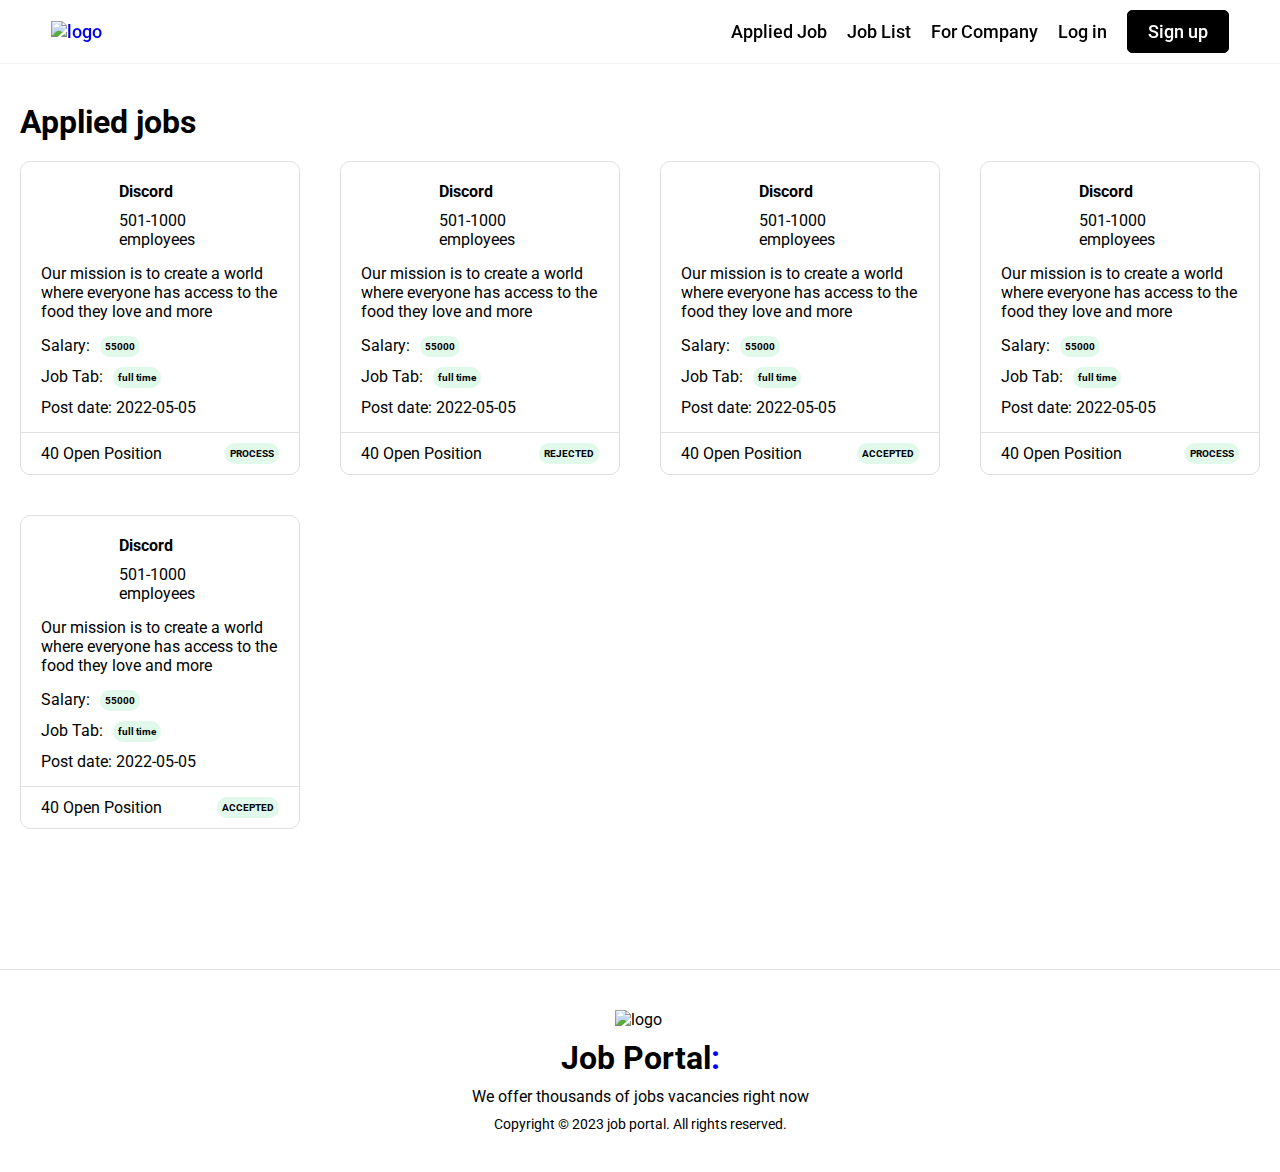
==== applied.html @ 8642d68c "new update" ====
<!DOCTYPE html>
<html lang="en">
  <head>
    <meta charset="UTF-8" />
    <meta name="viewport" content="width=device-width, initial-scale=1.0" />
    <title>Job Portal</title>
    <link rel="stylesheet" href="./style/index.css" />
    <link rel="stylesheet" href="./style/home/job-list.css" />
    <script
      src="https://kit.fontawesome.com/0eca523b09.js"
      crossorigin="anonymous"
    ></script>
  </head>
  <body>
    <nav class="nav-bar">
      <div>
        <a href="./Index.html">
          <img
            class="logo"
            src="https://encrypted-tbn0.gstatic.com/images?q=tbn:ANd9GcRRUsQiplH_OWtHnMb1Nrk31z58OJN009JG-w&usqp=CAU"
            alt="logo"
        /></a>
        <ul>
          <li>
            <a style="color: black" href="./applied.html">Applied Job</a>
          </li>
          <li>
            <a style="color: black" href="./job-list.html">Job List</a>
          </li>
          <li>
            <a style="color: black" href="./for-company.html">For Company</a>
          </li>
          <li>
            <a style="color: black" href="./login.html">Log in</a>
          </li>
          <li>
            <button class="btn">
              <a style="color: white" href="./sign-up.html">Sign up</a>
            </button>
          </li>
        </ul>
      </div>
    </nav>
    <section style="padding: 40px 20px">
      <div
        style="
          display: flex;
          justify-content: space-between;
          align-items: center;
        "
      >
        <h1>Applied jobs</h1>
      </div>
      <div id="job-list" class="job-list"></div>
    </section>
    <footer>
      <img
        class="logo"
        src="https://encrypted-tbn0.gstatic.com/images?q=tbn:ANd9GcRRUsQiplH_OWtHnMb1Nrk31z58OJN009JG-w&usqp=CAU"
        alt="logo"
      />
      <h1>Job Portal<span style="color: blue">:</span></h1>
      <p>We offer thousands of jobs vacancies right now</p>
      <p style="font-size: 14px">
        Copyright © 2023 job portal. All rights reserved.
      </p>
    </footer>
    <script>
      const jobList = document.getElementById("job-list");
      console.log(jobList);
      [1, 2, 3, 4, 5].map((date, index) => {
        console.log("hello");
        jobList.innerHTML += ` <div class="job-card">
          <div
            style="
              display: flex;
              gap: 10px;
              align-items: center;
              padding: 0 20px;
            "
          >
            <img
              src="https://photos.wellfound.com/startups/i/90183-bed46f22aafe8af7dc65cdd73fff2f76-medium_jpg.jpg?buster=1620918177"
              alt=""
              style="width: 50px; border-radius: 5px"
            />
            <div
              style="
                display: flex;
                flex-direction: column;
                gap: 10px;
                padding: 0 20px;
              "
            >
              <h4>Discord</h4>
              <p>501-1000 employees</p>
            </div>
          </div>
          <p style="padding: 0 20px">
            Our mission is to create a world where everyone has access to the
            food they love and more
          </p>
          <div
            style="
              display: flex;
              flex-direction: column;
              gap: 10px;
              padding: 0 20px;
            "
          >
            <div style="display: flex; gap: 10px;">Salary: <span class="tag">55000</span></div>
            <div style="display: flex; gap: 10px;">Job Tab: <span class="tag">full time</span></div>
            <div>Post date: 2022-05-05</div>
          </div>
          <div class="job-card-review">
            <span>40 Open Position</span>
            <div class="tag">${
              index % 3 === 0
                ? "PROCESS"
                : index % 2 === 0
                ? "ACCEPTED"
                : "REJECTED"
            }</div>
          </div>
        </div>`;
        return;
      });
    </script>
  </body>
</html>
---- style/index.css ----
@import url('https://fonts.googleapis.com/css2?family=Roboto:wght@300&display=swap');

*{
     margin: 0;
     padding: 0;
     box-sizing: border-box;
     font-family: 'Roboto', sans-serif;
}

nav{
     background-color: white;
     display: flex;
     gap: 20px;
     justify-content: space-between;
     z-index: 999;
     padding: 10px 20px;
     align-items: center;
     position: sticky;
     top: 0;
     box-shadow: rgba(0, 0, 0, 0.05) 0px 0px 0px 1px;
}

nav div{
     display: flex;
     gap: 20px;
     align-items: center;
     justify-content: space-between;
     width: 95%;
     margin: auto;
}

nav ul{
     list-style: none;
     display: flex;
     align-items: center;
     gap: 20px;
}

.nav-bar img{
     width: 40px;
}

nav a{
     text-decoration: none;
     font-size: 18px;
     font-weight: 500;
}

.tag{
     padding: 5px;
     display: flex;
     align-items: center;
     justify-content: center;
     row-gap: 10px;
     background: #E0F9EA;
     font-size: 10px;
     border-radius: 10px;
     width: fit-content;
     font-weight: 700;
}


.outline-btn{
     border: 1px solid black;
     border-radius: 5px;
     padding: 10px 20px;
     background-color: transparent !important;
     color: black;
     font-weight: 600;
     font-size: medium;
     cursor: pointer;
     transition: all;
     transition-duration: 300ms;
}

.outline-btn:hover{
     background-color: black !important;
     color: white;
}

.btn{
     border: 1px solid black;
     border-radius: 5px;
     padding: 10px 20px;
     background-color: black !important;
     color: white;
     font-weight: 600;
     font-size: medium;
     cursor: pointer;
     width: fit-content;
     text-decoration: none;
}

footer{
     padding: 40px 10px;
     border-top: 1px solid #e0e0e0;
     display: flex;
     flex-direction: column;
     justify-content: center;
     align-items: center;
     gap: 10px;
     margin-top: 80px;
}
footer img{
     width: 50px;
}
---- style/home/job-list.css ----
.job-list{
     display: grid;
     grid-template-columns: repeat(4,1fr);
     gap: 40px;
     padding: 20px 0;
}

.custom-select{
     position: relative;
     padding: 10px;
     border: 1px solid gray;
     border-radius: 5px;
     width: fit-content;
     font-size: medium;
}

.job-card{
     padding-top: 20px;
     border: 1px solid #e0e0e0;
     border-radius: 10px;
     display: flex;
     flex-direction: column;
     gap: 15px;
}

.job-card-review{
     border-top: 1px solid #e0e0e0;
     padding: 10px 20px;
     display: flex;
     justify-content: space-between;
     align-items: center;
}
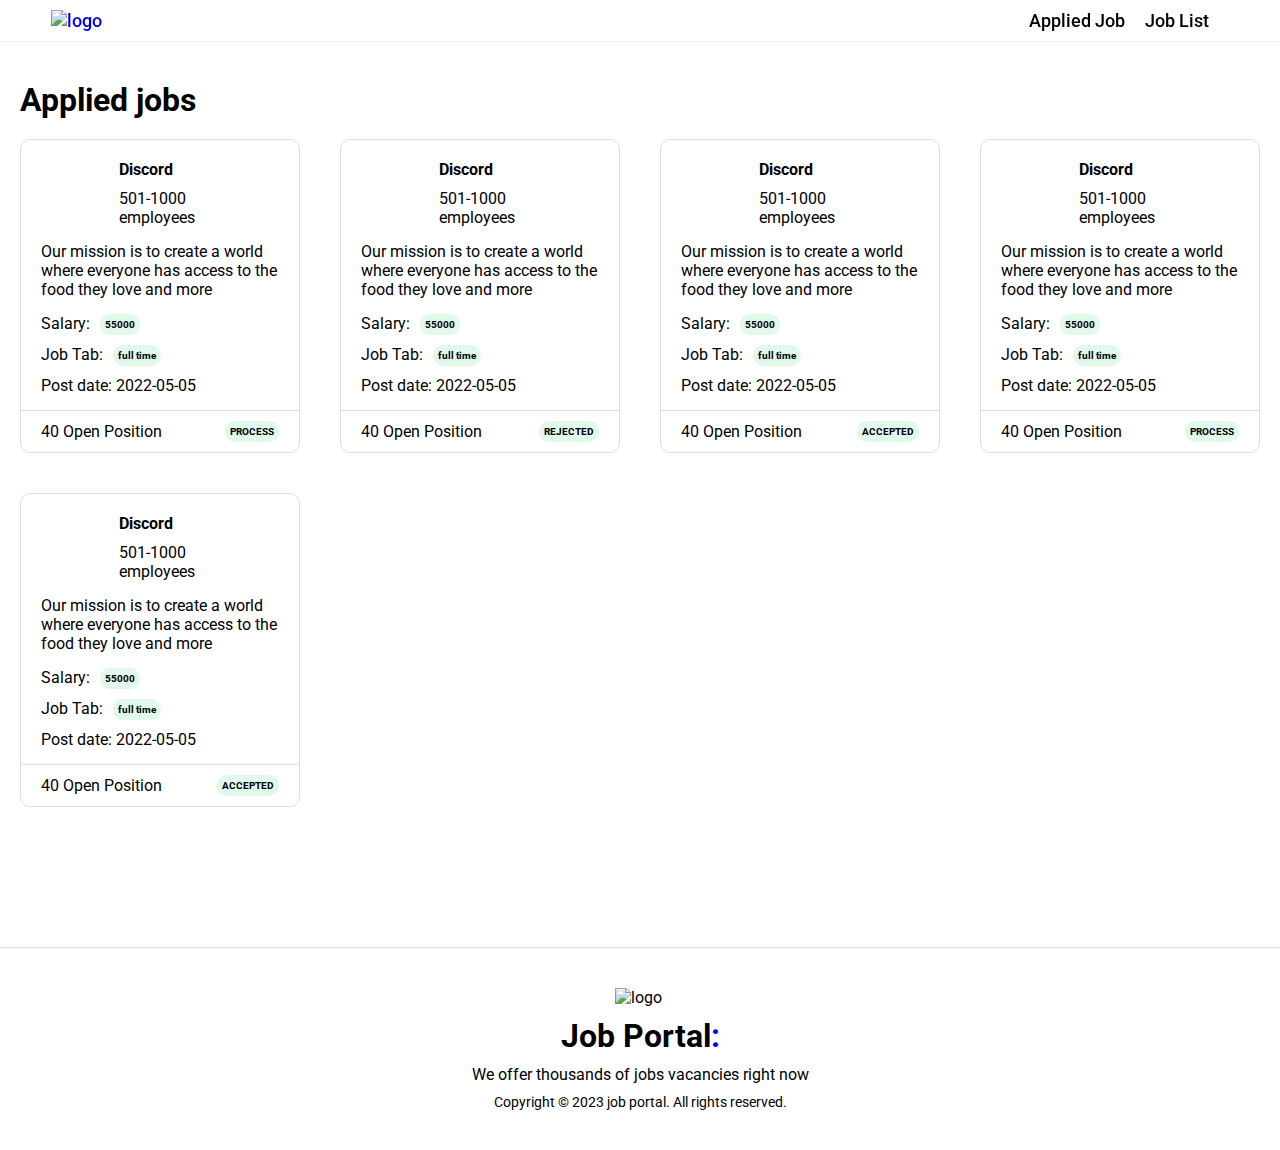
==== commit ff87f9ce: "feat: log check" ====
--- a/applied.html
+++ b/applied.html
@@ -27,20 +27,25 @@
           <li>
             <a style="color: black" href="./job-list.html">Job List</a>
           </li>
-          <li>
-            <a style="color: black" href="./for-company.html">For Company</a>
-          </li>
-          <li>
-            <a style="color: black" href="./login.html">Log in</a>
-          </li>
-          <li>
-            <button class="btn">
-              <a style="color: white" href="./sign-up.html">Sign up</a>
-            </button>
-          </li>
+          <ul class="log"></ul>
         </ul>
+        <button id="menu">&#9776;</button>
       </div>
     </nav>
+    <aside class="m-nav">
+      <ul>
+        <li>
+          <a style="color: black" href="./applied.html">Applied Job</a>
+        </li>
+        <li>
+          <a style="color: black" href="./job-list.html">Job List</a>
+        </li>
+        <li>
+          <a style="color: black" href="./for-company.html">For Company</a>
+        </li>
+        <ul class="log"></ul>
+      </ul>
+    </aside>
     <section style="padding: 40px 20px">
       <div
         style="
@@ -126,5 +131,6 @@
         return;
       });
     </script>
+    <script src="../script/nav.js"></script>
   </body>
 </html>
--- a/style/index.css
+++ b/style/index.css
@@ -36,6 +36,11 @@
      gap: 20px;
 }
 
+nav button{
+     background-color: transparent;
+     border: none;
+}
+
 .nav-bar img{
      width: 40px;
 }
@@ -44,6 +49,38 @@
      text-decoration: none;
      font-size: 18px;
      font-weight: 500;
+     text-align: center;
+}
+
+#menu{
+     display: none;
+}
+
+.m-nav{
+     position: fixed;
+     top: 0;
+     left: 0;
+     width: 0px;
+     height: 100vh;
+     overflow: auto;
+     background-color: #fff;
+     transition-duration: 300ms;
+     z-index: 999;
+}
+
+.m-nav a{
+     text-decoration: none;
+}
+
+.m-nav ul {
+     display: flex;
+     list-style: none;
+     flex-direction: column;
+     height: 100%;
+     gap: 20px;
+     justify-content: center;
+     align-items: center;
+     white-space: nowrap;
 }
 
 .tag{
@@ -103,4 +140,15 @@
 }
 footer img{
      width: 50px;
+}
+
+@media only screen and (max-width: 764px)  {
+
+     #menu{
+          display: block;
+     }
+     
+     nav ul{
+          display: none;
+     }
 }--- a/style/home/job-list.css
+++ b/style/home/job-list.css
@@ -30,3 +30,54 @@
      justify-content: space-between;
      align-items: center;
 }
+
+.job-detail{
+     height: 100vh;
+     width: 0px;
+     position: fixed;
+     right: 0;
+     top: 0;
+     background: #fff;
+     transition-duration: 300ms;
+     overflow: hidden;
+     border-left: 1px solid #e0e0e0;
+}
+
+.show-detail{
+     position: absolute;
+     left: -20px;
+     width: 20px;
+     display: flex;
+     justify-content: center;
+     align-items: center;
+     height: 50px;
+     border-radius: 10px 0 0 10px;
+     background: #fff;
+     border: none;
+     top: 120px;
+     cursor: pointer;
+     border: 1px solid #e0e0e0;
+     border-right: none;
+}
+
+
+@media only screen and (max-width: 1024px)  {
+     
+     .job-list{
+          grid-template-columns: repeat(3,1fr);
+     }
+}
+
+@media only screen and (max-width: 764px)  {
+     
+     .job-list{
+          grid-template-columns: repeat(2,1fr);
+     }
+}
+
+@media only screen and (max-width: 620px)  {
+     
+     .job-list{
+          grid-template-columns: repeat(1,1fr);
+     }
+}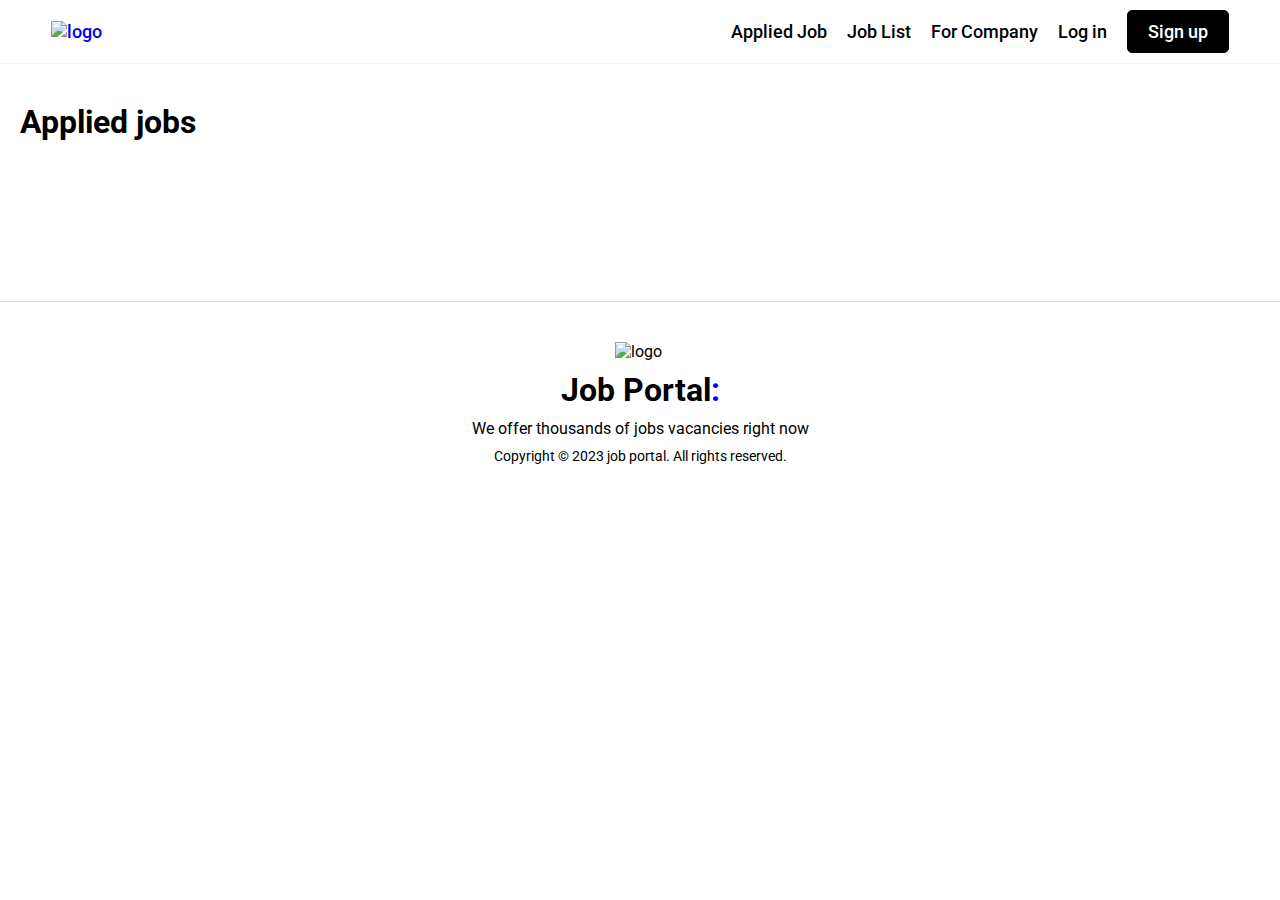
==== commit b2c31c56: "feat: applied list" ====
--- a/applied.html
+++ b/applied.html
@@ -56,6 +56,7 @@
       >
         <h1>Applied jobs</h1>
       </div>
+      <div id="job-detail"></div>
       <div id="job-list" class="job-list"></div>
     </section>
     <footer>
@@ -71,65 +72,398 @@
       </p>
     </footer>
     <script>
-      const jobList = document.getElementById("job-list");
-      console.log(jobList);
-      [1, 2, 3, 4, 5].map((date, index) => {
-        console.log("hello");
-        jobList.innerHTML += ` <div class="job-card">
-          <div
-            style="
-              display: flex;
-              gap: 10px;
-              align-items: center;
-              padding: 0 20px;
-            "
-          >
-            <img
-              src="https://photos.wellfound.com/startups/i/90183-bed46f22aafe8af7dc65cdd73fff2f76-medium_jpg.jpg?buster=1620918177"
-              alt=""
-              style="width: 50px; border-radius: 5px"
-            />
-            <div
-              style="
-                display: flex;
-                flex-direction: column;
-                gap: 10px;
-                padding: 0 20px;
-              "
-            >
-              <h4>Discord</h4>
-              <p>501-1000 employees</p>
-            </div>
-          </div>
-          <p style="padding: 0 20px">
-            Our mission is to create a world where everyone has access to the
-            food they love and more
-          </p>
-          <div
-            style="
-              display: flex;
-              flex-direction: column;
-              gap: 10px;
-              padding: 0 20px;
-            "
-          >
-            <div style="display: flex; gap: 10px;">Salary: <span class="tag">55000</span></div>
-            <div style="display: flex; gap: 10px;">Job Tab: <span class="tag">full time</span></div>
-            <div>Post date: 2022-05-05</div>
-          </div>
-          <div class="job-card-review">
-            <span>40 Open Position</span>
-            <div class="tag">${
-              index % 3 === 0
-                ? "PROCESS"
-                : index % 2 === 0
-                ? "ACCEPTED"
-                : "REJECTED"
-            }</div>
-          </div>
-        </div>`;
-        return;
-      });
+      let actId;
+      const jobCard = document.getElementsByClassName("job-card");
+      let isDetailOpen = false;
+      let showDetail = true;
+      let U_user = JSON.parse(localStorage?.getItem("user"));
+      const handleclose = () => {
+        showDetail = false;
+        document.getElementById("job-detail").innerHTML = "";
+      };
+      // showLess.addEventListener("click", () => {
+      //   isDetailOpen = false;
+      //   jobDetail[0].style.width = isDetailOpen ? "50%" : 0;
+      //   showLess.style.display = "none";
+      // });
+      // for (let i = 0; i < jobCard.length; i++) {
+      //   jobCard[i].addEventListener("click", () => {
+      //     console.log(jobDetail);
+      //     isDetailOpen = !isDetailOpen;
+      //     jobDetail[0].style.width = isDetailOpen ? "50%" : 0;
+      //     showLess.style.display = "flex";
+      //   });
+      // }
+      async function postData(url = "", data = {}) {
+        const response = await fetch(url, {
+          method: "POST",
+          mode: "cors",
+          cache: "no-cache",
+          credentials: "same-origin",
+          headers: {
+            "Content-Type": "application/json",
+          },
+          redirect: "follow",
+          referrerPolicy: "no-referrer",
+          body: JSON.stringify(data),
+        });
+        return response.json();
+      }
+
+      const apply = (J_id) => {
+        postData(`http://localhost:9000/Application`, {
+          J_id: J_id,
+          U_id: U_user?.U_id,
+          Apply_date:
+            new Date().getFullYear() +
+            "-" +
+            (new Date().getMonth() + 1).toString().padStart(2, "0") +
+            "-" +
+            String(new Date().getDate()).padStart(2, "0"),
+          Status: "in-process",
+        }).then(() => {
+          window.location.reload();
+        });
+      };
+
+      const getDataById = async (id) => {
+        try {
+          const response = await fetch(
+            `http://localhost:9000/JobsDetails?J_id=${id}`,
+            {
+              method: "GET",
+              mode: "cors",
+              cache: "no-cache",
+              credentials: "same-origin",
+              headers: {
+                "Content-Type": "application/json",
+              },
+              redirect: "follow",
+              referrerPolicy: "no-referrer",
+            }
+          );
+
+          const data = await response.json();
+          console.log(data);
+
+          if (data) {
+            document.getElementById(
+              "job-detail"
+            ).innerHTML = ` <div class="job-detail">
+                     <button id="show-detail" onclick={handleclose()} class="show-detail">&#10005</button>
+                     <div
+                       style="
+                         overflow-y: scroll;
+                         height: calc(100vh - 90px) !important;
+                         padding: 0px 20px 20px 20px;
+                       "
+                     >
+                       <div
+                         style="
+                           display: flex;
+                           justify-content: space-between;
+                           align-items: center;
+                         "
+                         class="profile-img-card"
+                       >
+                         <div style="display: flex; align-items: center; gap: 20px">
+                           <div>
+                             <img
+                               src=${
+                                 data?.jobDetails?.Comapny_logo ??
+                                 "https://encrypted-tbn0.gstatic.com/images?q=tbn:ANd9GcRRUsQiplH_OWtHnMb1Nrk31z58OJN009JG-w&usqp=CAU"
+                               }
+                               alt=""
+                               style="width: 50px;
+                       border-radius: 5px;
+                       flex-shrink: 0 !important;
+                       height: 60px;
+                       object-fit: contain;"
+                             />
+                           </div>
+                           <div style="display: flex; flex-direction: column; gap: 3px">
+                             <h4>${data?.jobDetails?.Company_name ?? ""}</h4>
+                             <p>${data?.jobDetails?.Job_industry ?? ""}</p>
+                             <p>${data?.jobDetails?.Main_address ?? ""}</p>
+                           </div>
+                         </div>
+                       </div>
+                       <br />
+                       <div style="display: flex; gap: 20px">
+                         <div>
+                           <h5>Posted date</h5>
+                           <p>${
+                             data?.jobDetails?.Post_date?.split("T")[0] ?? ""
+                           }</p>
+                         </div>
+                         <div>
+                           <h5>Due date</h5>
+                           <p>${
+                             data?.jobDetails?.Due_date?.split("T")[0] ?? ""
+                           }</p>
+                         </div>
+                       </div>
+                       <br />
+                       <h3>${data?.jobDetails?.Job_title ?? ""}</h3>
+                       <br />
+                       <p>
+                       ${data?.jobDetails?.Job_desc ?? ""}
+                       </p>
+                       <br />
+                       <h4>Industry</h4>
+                       <div
+                         style="
+                           display: flex;
+                           gap: 10px;
+                           margin-top: 10px;
+                           flex-direction: column;
+                         "
+                       >
+                         <p>${data?.jobDetails?.Job_industry ?? ""}</p>
+                       </div>
+                       <br />
+                       <h4>Job Roles</h4>
+                       <div
+                         style="
+                           display: flex;
+                           gap: 10px;
+                           margin-top: 10px;
+                           font-size: large;
+                         "
+                       >
+                         ${data?.jobRoles?.map(
+                           (i) => `<div class="tag">${i?.roles}</div>`
+                         )}
+                       </div>
+                       <br />
+                       <h4>Requirements</h4>
+                       <div
+                         style="
+                           display: flex;
+                           gap: 10px;
+                           margin-top: 10px;
+                           flex-direction: column;
+                         "
+                       >
+                       ${data?.eduReq?.map((i) => `<p>${i?.Requirements}</p>`)}
+ 
+                       </div>
+                     </div>
+                   </div>`;
+          }
+        } catch (err) {
+          console.log("An error occurred:", err);
+        }
+      };
+
+      const handleOpen = (id) => {
+        actId = id;
+        getDataById(id);
+        isDetailOpen = !isDetailOpen;
+        // document.getElementById("job-detail").style.width = isDetailOpen
+        //   ? "50%"
+        //   : 0;
+      };
+
+      const getData = async (e) => {
+        console.log(e);
+        try {
+          const response = await fetch(
+            `http://localhost:9000/ApplicationStatus`,
+            {
+              method: "GET",
+              // body: e,
+              mode: "cors",
+              cache: "no-cache",
+              credentials: "same-origin",
+              headers: {
+                "Content-Type": "application/json",
+              },
+              redirect: "follow",
+              referrerPolicy: "no-referrer",
+            }
+          );
+
+          const data = await response.json();
+          console.log(data);
+
+          if (data) {
+            const jobList = document.getElementById("job-list");
+            console.log(jobList);
+            jobList.innerHTML = "";
+            data?.map((item, index) => {
+              jobList.innerHTML += `  <div class="job-card"  onclick={handleOpen(${
+                item?.J_id
+              })}>
+                 <div
+                   style="
+                     display: flex;
+                     gap: 10px;
+                     align-items: center;
+                     padding: 0 20px;
+                   "
+                 >
+                   <img
+                     src=${
+                       item?.Comapny_logo ??
+                       "https://encrypted-tbn0.gstatic.com/images?q=tbn:ANd9GcRRUsQiplH_OWtHnMb1Nrk31z58OJN009JG-w&usqp=CAU"
+                     }
+                     alt=""
+                     style="width: 50px; border-radius: 5px;  flex-shrink: 0 !important;
+                           height: 60px;
+                           object-fit: contain;"
+                   />
+                   <div
+                     style="
+                       display: flex;
+                       flex-direction: column;
+                       gap: 10px;
+                       padding: 0 20px;
+                     "
+                   >
+                     <h4>${item?.Company_name}</h4>
+                     <p>${item?.Industry}</p>
+                   </div>
+                 </div>
+                 <h1  style="padding: 0 20px">${item?.Job_title}</h1>
+                 <p style="padding: 0 20px">
+                   ${item?.Job_desc}
+                 </p>
+                 <div
+                   style="
+                     display: flex;
+                     flex-direction: column;
+                     gap: 10px;
+                     padding: 0 20px;
+                   "
+                 >
+                 <div style="display: flex; gap: 10px;">Location: <span class="tag">${
+                   item?.Main_address
+                 }</span></div>
+                   <div style="display: flex; gap: 10px;">Job Tab: <span class="tag">${
+                     item?.Job_type
+                   }</span></div>
+                   <div>Post date: ${item?.Post_date?.split("T")[0]}</div>
+                 </div>
+                 <div class="job-card-review">
+                   <span>${item?.Open_vacency} Open Position</span>
+                   <i class="fa-solid fa-chevron-right"></i>
+                 </div>
+               </div>`;
+              return;
+            });
+          }
+        } catch (err) {
+          // alert("An error occurred:", error);
+        }
+      };
+      let locationtext;
+      const Locationchange = (e) => {
+        locationtext = e.target.value;
+      };
+      function HandlelocationchangeKeyUp(event) {
+        event = event || window.event;
+        if (event.keyCode === 13) {
+          getData({
+            Location: locationtext,
+          });
+          // Add any desired actions to be taken when Enter is pressed
+        }
+      }
+      const typechange = (e) => {
+        getData({
+          Job_type: e.target.value,
+        });
+      };
+
+      const getFirstData = async () => {
+        try {
+          const response = await fetch(`http://localhost:9000/`, {
+            method: "GET",
+            // body: e,
+            mode: "cors",
+            cache: "no-cache",
+            credentials: "same-origin",
+            headers: {
+              "Content-Type": "application/json",
+            },
+            redirect: "follow",
+            referrerPolicy: "no-referrer",
+          });
+
+          const data = await response.json();
+          console.log(data);
+          if (data) {
+            const jobList = document.getElementById("job-list");
+            console.log(jobList);
+            jobList.innerHTML = "";
+            data?.map((item, index) => {
+              jobList.innerHTML += `  <div class="job-card"  onclick={handleOpen(${
+                item?.J_id
+              })}>
+                 <div
+                   style="
+                     display: flex;
+                     gap: 10px;
+                     align-items: center;
+                     padding: 0 20px;
+                   "
+                 >
+                   <img
+                     src=${
+                       item?.Comapny_logo ??
+                       "https://encrypted-tbn0.gstatic.com/images?q=tbn:ANd9GcRRUsQiplH_OWtHnMb1Nrk31z58OJN009JG-w&usqp=CAU"
+                     }
+                     alt=""
+                     style="width: 50px; border-radius: 5px;  flex-shrink: 0 !important;
+                           height: 60px;
+                           object-fit: contain;"
+                   />
+                   <div
+                     style="
+                       display: flex;
+                       flex-direction: column;
+                       gap: 10px;
+                       padding: 0 20px;
+                     "
+                   >
+                     <h4>${item?.Company_name}</h4>
+                     <p>${item?.Industry}</p>
+                   </div>
+                 </div>
+                 <h1  style="padding: 0 20px">${item?.Job_title}</h1>
+                 <p style="padding: 0 20px">
+                   ${item?.Job_desc}
+                 </p>
+                 <div
+                   style="
+                     display: flex;
+                     flex-direction: column;
+                     gap: 10px;
+                     padding: 0 20px;
+                   "
+                 >
+                 <div style="display: flex; gap: 10px;">Location: <span class="tag">${
+                   item?.Main_address
+                 }</span></div>
+                   <div style="display: flex; gap: 10px;">Job Tab: <span class="tag">${
+                     item?.Job_type
+                   }</span></div>
+                   <div>Post date: ${item?.Post_date?.split("T")[0]}</div>
+                 </div>
+                 <div class="job-card-review">
+                   <span>${item?.Open_vacency} Open Position</span>
+                   <i class="fa-solid fa-chevron-right"></i>
+                 </div>
+               </div>`;
+              return;
+            });
+          }
+        } catch (err) {
+          // alert("An error occurred:", error);
+        }
+      };
+      getFirstData();
     </script>
     <script src="../script/nav.js"></script>
   </body>
--- a/style/home/job-list.css
+++ b/style/home/job-list.css
@@ -33,7 +33,8 @@
 
 .job-detail{
      height: 100vh;
-     width: 0px;
+     width: 100%;
+     max-width: 500px;
      position: fixed;
      right: 0;
      top: 0;
@@ -44,20 +45,16 @@
 }
 
 .show-detail{
-     position: absolute;
-     left: -20px;
-     width: 20px;
      display: flex;
      justify-content: center;
      align-items: center;
-     height: 50px;
      border-radius: 10px 0 0 10px;
-     background: #fff;
+     margin: 80px 20px 20px 20px;
+     padding: 10px;
+     font-size: large;
+     cursor: pointer;
+     color: black;
      border: none;
-     top: 120px;
-     cursor: pointer;
-     border: 1px solid #e0e0e0;
-     border-right: none;
 }
 
 
